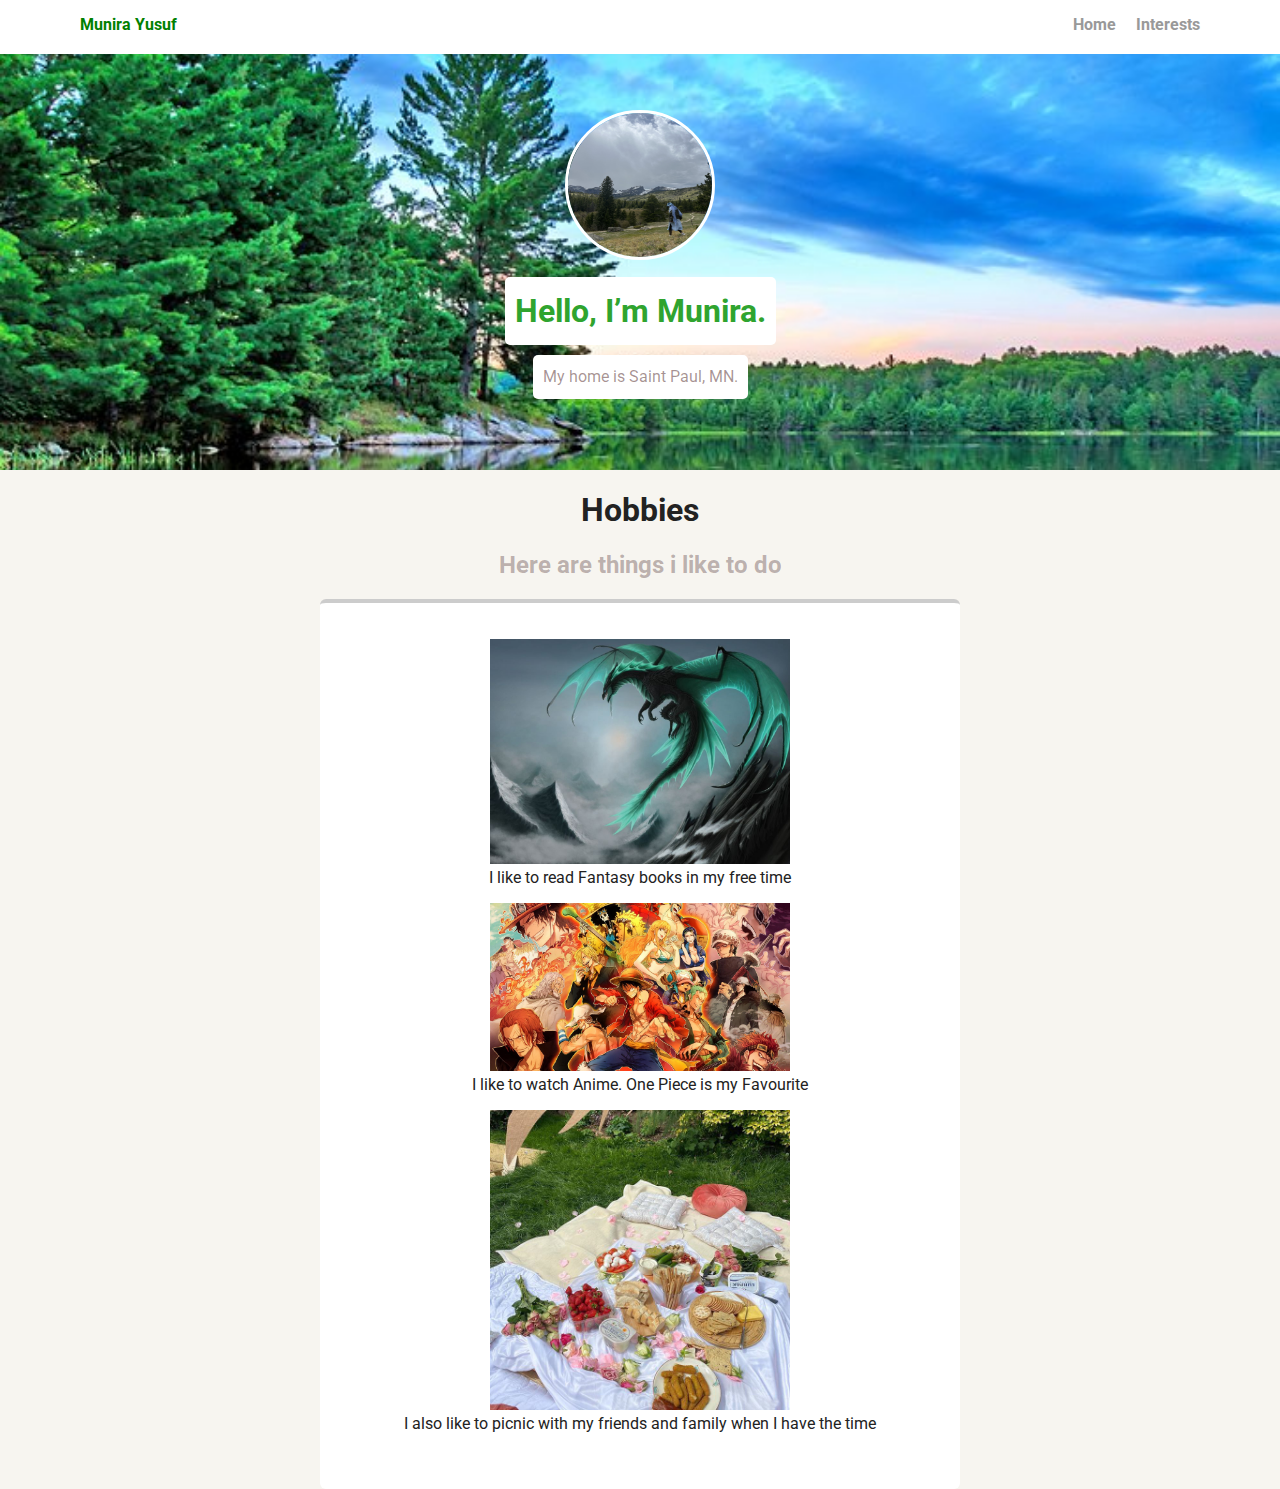
==== portfolio_update_v1/interests.html @ 2e1042f5 "Initial commit" ====
<!DOCTYPE html>
<html lang="en">
<head>
  <meta charset="UTF-8">
  <meta http-equiv="X-UA-Compatible" content="IE=edge">
  <meta name="viewport" content="width=device-width, initial-scale=1.0">
  <link rel="stylesheet" href="styles.css">
  <link href="https://fonts.googleapis.com/css?family=Muli%7CRoboto:400,300,500,700,900" rel="stylesheet"></head>
  <title> My Interests</title>
</head>
<body>
  <div class="main-nav">
    <ul class="nav">
      <li class="name">Munira Yusuf</li>
      <li><a href="index.html">Home</a></li>
      <li><a href="interests.html">Interests</a></li>
    </ul>
</div>
<header>
  <img src="images/Munira.jpg" alt="Drawing of Jane Smith" class="profile-image">
  <h1 class="tag name">Hello, I’m Munira.</h1>
  <p class="tag location">My home is Saint Paul, MN.</p>
</header>

<div class="hobbies">
  <h1>Hobbies</h1>
  <h2>Here are things i like to do</h2>
  <div class="card-hobbies">
  <figure>
    <img src="images/dragon.jpg" alt="" class="hobbies-image">
    <figcaption>I like to read Fantasy books in my free time</figcaption>
  </figure>
  <figure>
    <img src="images/animeone.jpg" alt="" class="hobbies-image">
    <figcaption>I like to watch Anime. One Piece is my Favourite</figcaption>
  </figure>
  <figure>
    <img src="images/picnic.jpg" alt="" class="hobbies-image">
    <figcaption>I also like to picnic with my friends and family when I have the time</figcaption>
  </figure>
</div>
</div>


</body>
</html>
---- portfolio_update_v1/styles.css ----
/* Global Layout Set-up */
* { 
  box-sizing: border-box;
}
  
h2{
  color: rgba(91, 65, 65, 0.39);
}
body {
  margin: 0;
  padding: 0;
  text-align: center;
  font-family: 'Roboto', sans-serif;
  color: #222;
  background: #f7f5f0;
}
/* Link Styles */

a {
  text-decoration: none;
  color: #999;
}
a:hover {
  color: #6633ff;
}

/* Section Styles */

.main-nav {
  width: 100%;
  background: white;
  min-height: 30px;
  padding: 10px;
  position: fixed;
  text-align: center;
}
.nav {
  display: flex;
  justify-content: space-around;
  font-weight: 700;
  list-style-type: none;
  margin: 0 auto;
  padding: 0;
}

.nav .name {
    display: block;
    margin-right: auto;
    color: green;
}
.nav li {
  padding: 5px 10px 10px 10px;
}
.nav a {
  transition: all .5s;
}
.nav a:hover {
  color: green;
}

header {
  text-align: center;
  background: url('images/MN.jpg') no-repeat top center ;
  background-size: cover;
  overflow: hidden;
  padding-top: 60px;
}
header {
  line-height: 1.5;
}
header .profile-image {
  margin-top: 50px;
  width: 150px;
  height: 150px;
  border-radius: 50%;
  border: 3px solid white;
  transition: all .5s;
}
header .profile-image:hover {
  transform: scale(1.2) rotate(360deg);
}
.tag {
  background-color: white;
  color:rgb(47, 164, 47);
  padding: 10px;
  border-radius: 5px;
  display: table;
  margin: 10px auto;
} 
.location {
  background-color: white;
  color: rgba(69, 22, 22, 0.465);
}
.card {
  margin: 30px;
  padding: 20px 40px 40px;
  max-width: 500px;
  text-align: left;
  background: #fff;
  border-bottom: 4px solid #ccc;
  border-radius: 6px;
  transition: all .5s;
}
.card-hobbies{
  background: #fff;
  margin: auto;
  padding: 20px 40px 40px;
  max-width: 50%;
  border-top: 4px solid #ccc;
  border-radius: 6px;
  transition: all .5s;
  

}
.card:hover {
  border-color: #362419;
}

.card-hobbies:hover{
  border-color: #362419;
}

ul.skills {
  padding: 0;
  text-align: center;
}

.skills li {
  border-radius: 6px;
  display: inline-block;
  background: #362419;
  color: white;
  padding: 5px 10px;
  margin: 2px;
}

.skills li:nth-child(odd) {
  background: #284F3B;
}

.hobbies-image{
  max-width: 300px;
}


footer {
  width: 100%;
  min-height: 30px;
  padding: 20px 0 40px 20px;
}

footer .copyright {
  top: -8px;
  font-size: .75em;
}

footer ul {
  list-style-type: none;
  margin: 0;
  padding: 0;
}

footer ul li {
  display: inline-block;
}

a.social {
  display: inline-block;
  text-indent: -9999px;
  margin-left: 5px;
  width: 30px;
  height: 30px;
  background-size: 30px 30px;
  opacity: .4;
  transition: all .5s;
}
a.twitter {
  background-image: url(images/twitter.svg);
}
a.linkedin {
  background-image: url(images/linkedin.svg);
}
a.github {
  background-image: url(images/github.svg);
}
a.social:hover {
  opacity: 1;
}
.clearfix {
  clear: both;
}

/* Styles for larger screens */
@media screen and (min-width: 720px) {
  
  .flex {
      display: -ms-flexbox;      /* TWEENER - IE 10 */
      display: flex; 
      max-width: 1200px;
      -ms-flex-pack: distribute;
      justify-content: space-around;
      margin: 0 auto;
  }

  header {
    min-height: 470px;
  }

  .nav {
    max-width: 1200px;
    padding: 0 30px;
  }


  main {
    padding-top: 20px;
  }

  main p {
    line-height: 1.6em;
  }

  footer {
    font-size: 1.3em;
    max-width: 1200px;
    margin: 40px auto;
  }

}
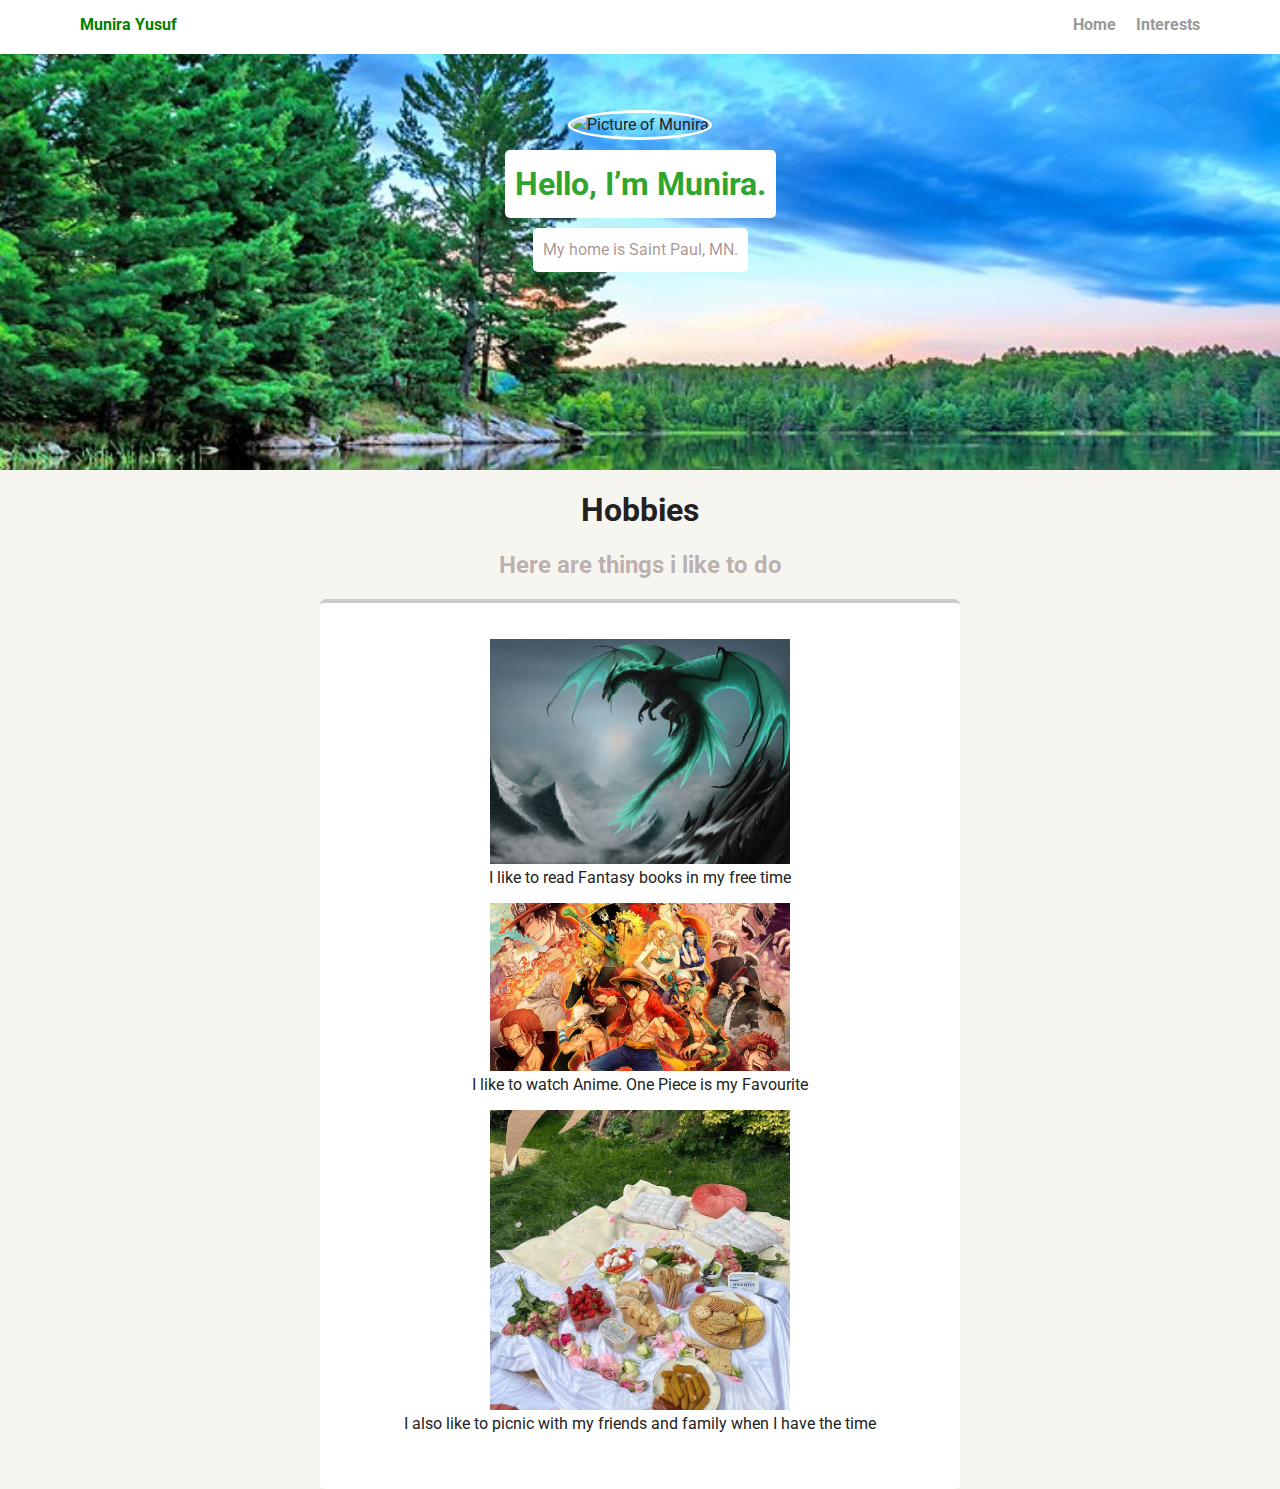
==== commit 2154f80d: "Fix alt/ spelling" ====
--- a/portfolio_update_v1/interests.html
+++ b/portfolio_update_v1/interests.html
@@ -17,7 +17,7 @@
     </ul>
 </div>
 <header>
-  <img src="images/Munira.jpg" alt="Drawing of Jane Smith" class="profile-image">
+  <img src="images/Munira.jpg" alt="Picture of Munira" class="profile-image">
   <h1 class="tag name">Hello, I’m Munira.</h1>
   <p class="tag location">My home is Saint Paul, MN.</p>
 </header>
@@ -27,15 +27,15 @@
   <h2>Here are things i like to do</h2>
   <div class="card-hobbies">
   <figure>
-    <img src="images/dragon.jpg" alt="" class="hobbies-image">
+    <img src="images/dragon.jpg" alt="picture of dragon" class="hobbies-image">
     <figcaption>I like to read Fantasy books in my free time</figcaption>
   </figure>
   <figure>
-    <img src="images/animeone.jpg" alt="" class="hobbies-image">
+    <img src="images/animeone.jpg" alt="picture of anime One Piece" class="hobbies-image">
     <figcaption>I like to watch Anime. One Piece is my Favourite</figcaption>
   </figure>
   <figure>
-    <img src="images/picnic.jpg" alt="" class="hobbies-image">
+    <img src="images/picnic.jpg" alt="picture of picnic" class="hobbies-image">
     <figcaption>I also like to picnic with my friends and family when I have the time</figcaption>
   </figure>
 </div>
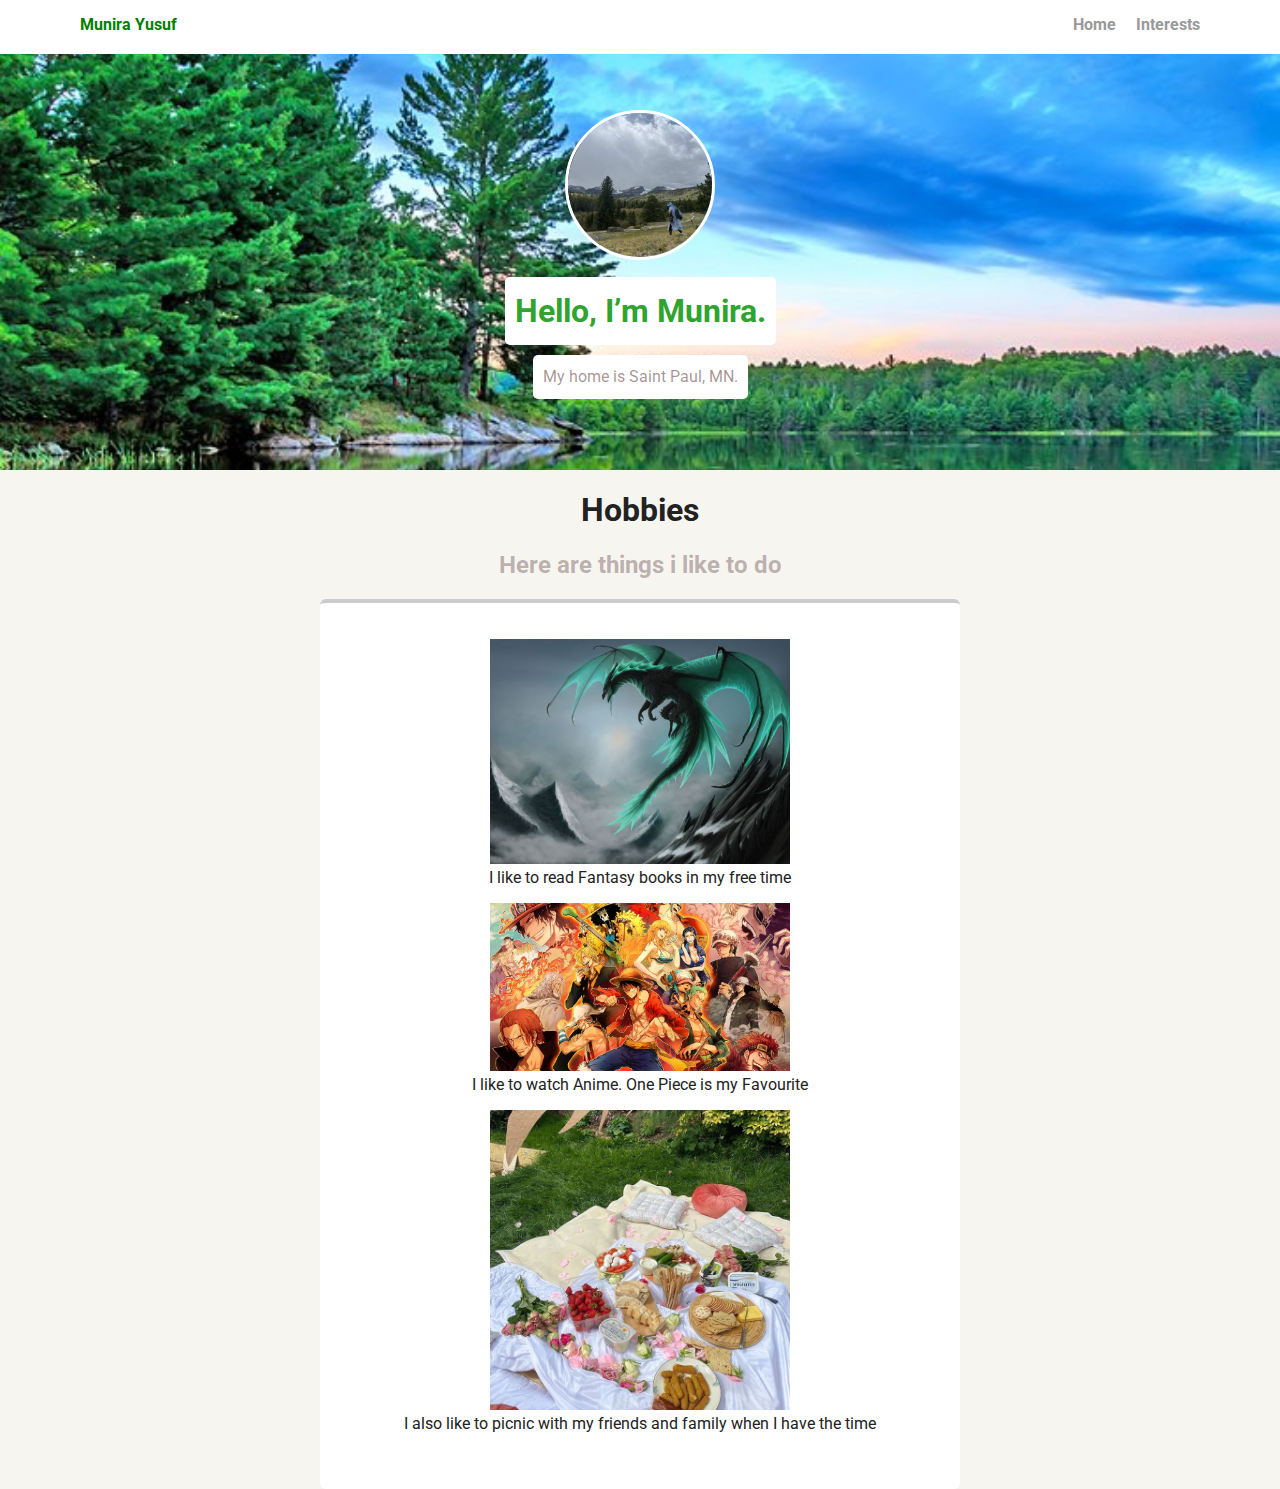
==== commit a5fa393d: "update profile" ====
--- a/portfolio_update_v1/interests.html
+++ b/portfolio_update_v1/interests.html
@@ -5,7 +5,7 @@
   <meta http-equiv="X-UA-Compatible" content="IE=edge">
   <meta name="viewport" content="width=device-width, initial-scale=1.0">
   <link rel="stylesheet" href="styles.css">
-  <link href="https://fonts.googleapis.com/css?family=Muli%7CRoboto:400,300,500,700,900" rel="stylesheet"></head>
+  <link href="https://fonts.googleapis.com/css?family=Muli%7CRoboto:400,300,500,700,900" rel="stylesheet">
   <title> My Interests</title>
 </head>
 <body>
@@ -17,7 +17,7 @@
     </ul>
 </div>
 <header>
-  <img src="images/Munira.jpg" alt="Picture of Munira" class="profile-image">
+  <img src="images/Munira.svg" alt="Picture of Munira" class="profile-image">
   <h1 class="tag name">Hello, I’m Munira.</h1>
   <p class="tag location">My home is Saint Paul, MN.</p>
 </header>
